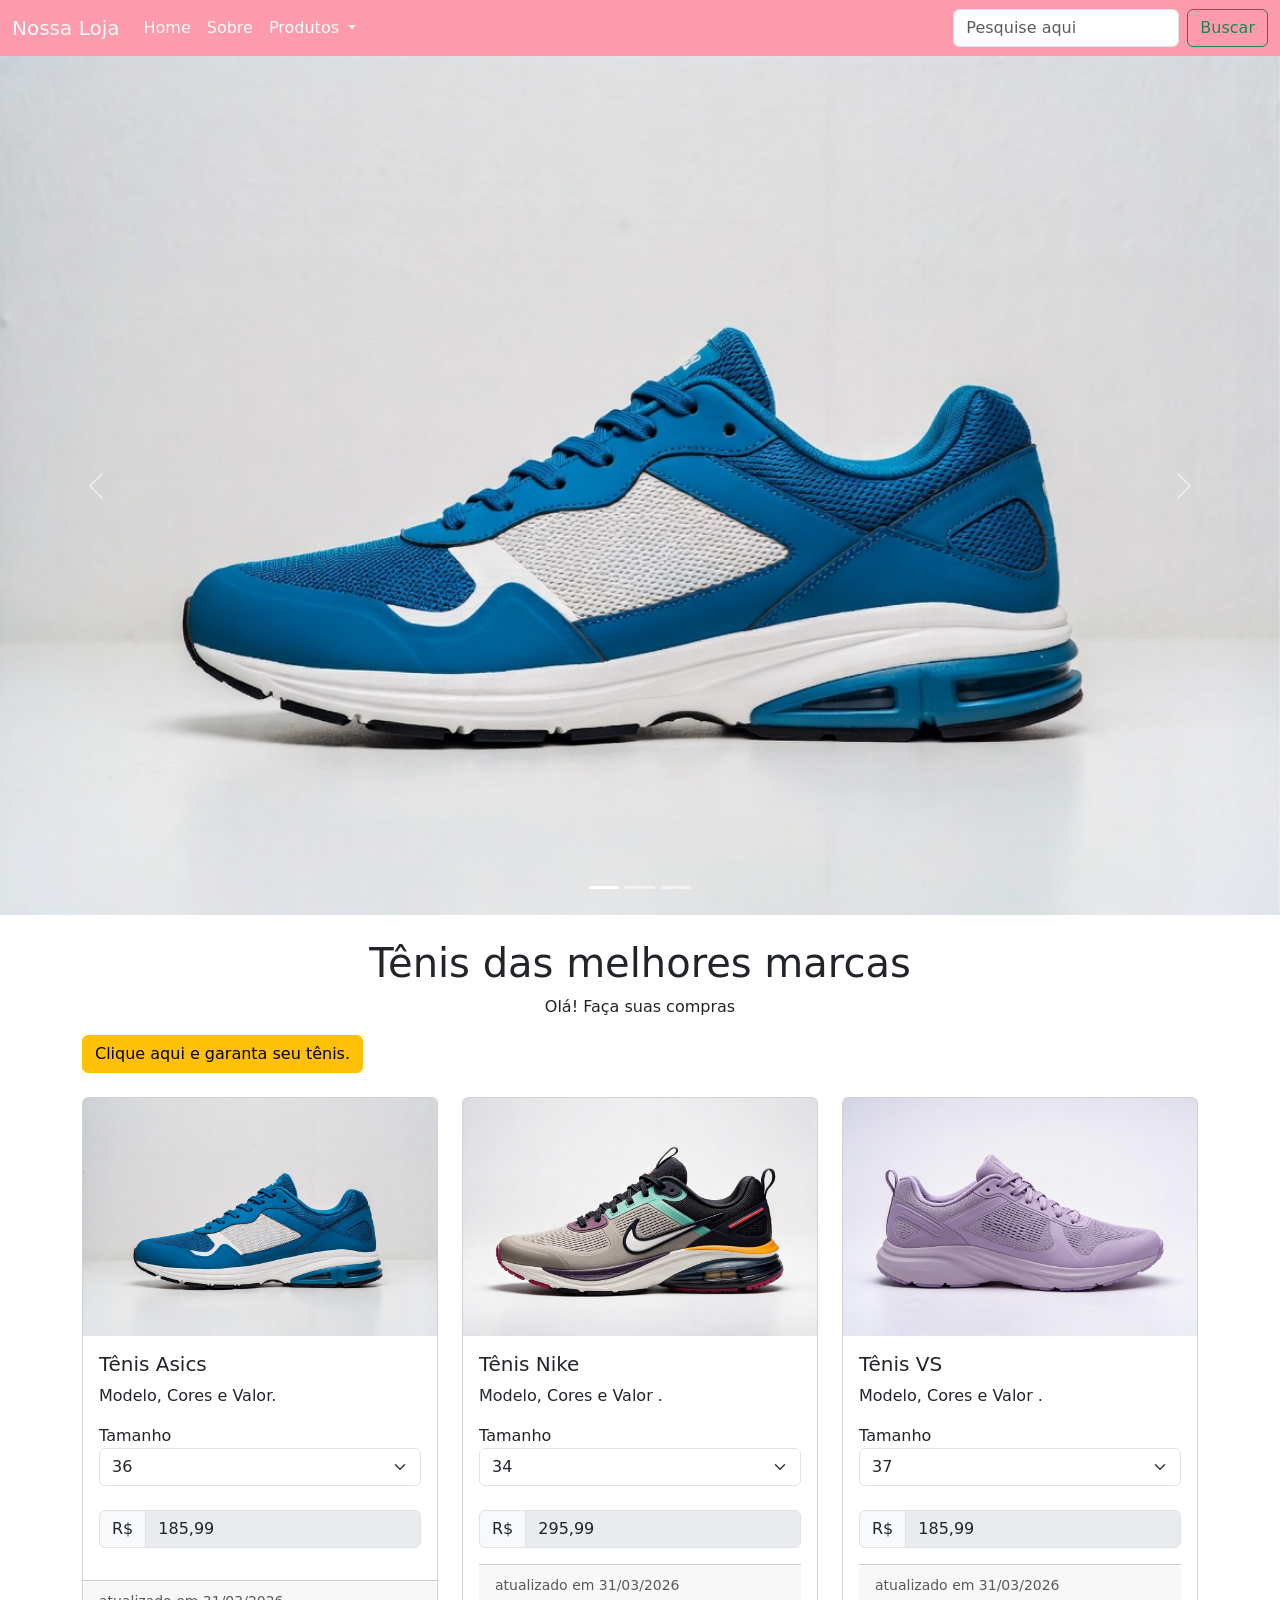
==== index.html @ 5c6e5376 "adicionando arquivos" ====
<!DOCTYPE html>
<html lang="pt-br">

<head>
    <meta charset="UTF-8">
    <meta name="viewport" content="width=device-width, initial-scale=1.0">
    <title>Monica Moro</title>
    <link href="https://cdn.jsdelivr.net/npm/bootstrap@5.3.8/dist/css/bootstrap.min.css" rel="stylesheet"
        integrity="sha384-sRIl4kxILFvY47J16cr9ZwB07vP4J8+LH7qKQnuqkuIAvNWLzeN8tE5YBujZqJLB" crossorigin="anonymous">
</head>

<body>
    <nav class="navbar navbar-expand-lg text-light" style="background-color: rgb(253, 155, 172);">
        <div class="container-fluid">
            <a class="navbar-brand text-light" href="#">Nossa Loja</a>
            <button class="navbar-toggler" type="button" data-bs-toggle="collapse"
                data-bs-target="#navbarSupportedContent" aria-controls="navbarSupportedContent" aria-expanded="false"
                aria-label="Toggle navigation">
                <span class="navbar-toggler-icon"></span>
            </button>
            <div class="collapse navbar-collapse" id="navbarSupportedContent">
                <ul class="navbar-nav me-auto mb-2 mb-lg-0">
                    <li class="nav-item">
                        <a class="nav-link active text-light
          " aria-current="page" href="#">Home</a>
                    </li>
                    <li class="nav-item">
                        <a class="nav-link text-light" href="#">Sobre</a>
                    </li>
                    <li class="nav-item dropdown">
                        <a class="nav-link dropdown-toggle text-light" href="#" role="button" data-bs-toggle="dropdown"
                            aria-expanded="false">
                            Produtos
                        </a>
                        <ul class="dropdown-menu">
                            <li><a class="dropdown-item" href="#">Caminhada</a></li>
                            <li><a class="dropdown-item" href="#">Esportivo</a></li>
                            <li><a class="dropdown-item" href="#">Casual</a></li>
                            <li><a class="dropdown-item" href="#"> Corrida</a></li>
                            <li>
                                <hr class="dropdown-divider">
                            </li>
                            <li><a class="dropdown-item" href="#">Saiba mais</a></li>
                        </ul>
                    </li>
                </ul>
                <form class="d-flex" role="search">
                    <input class="form-control me-2" type="search" placeholder="Pesquise aqui" aria-label="Search" />
                    <button class="btn btn-outline-success" type="submit">Buscar</button>
                </form>
            </div>
        </div>
    </nav>

    <div id="carouselExampleIndicators" class="carousel slide">
        <div class="carousel-indicators">
            <button type="button" data-bs-target="#carouselExampleIndicators" data-bs-slide-to="0" class="active"
                aria-current="true" aria-label="Slide 1"></button>
            <button type="button" data-bs-target="#carouselExampleIndicators" data-bs-slide-to="1"
                aria-label="Slide 2"></button>
            <button type="button" data-bs-target="#carouselExampleIndicators" data-bs-slide-to="2"
                aria-label="Slide 3"></button>
        </div>
        <div class="carousel-inner">
            <div class="carousel-item active">
                <img src="/imagens/imagem 1.jpg" class="d-block w-100" alt="...">
            </div>
            <div class="carousel-item">
                <img src="/imagens/imagem2.jpg" class="d-block w-100" alt="...">
            </div>
            <div class="carousel-item">
                <img src="/imagens/imagem 3.jpg" class="d-block w-100" alt="...">
            </div>
        </div>
        <button class="carousel-control-prev" type="button" data-bs-target="#carouselExampleIndicators"
            data-bs-slide="prev">
            <span class="carousel-control-prev-icon" aria-hidden="true"></span>
            <span class="visually-hidden">Previous</span>
        </button>
        <button class="carousel-control-next" type="button" data-bs-target="#carouselExampleIndicators"
            data-bs-slide="next">
            <span class="carousel-control-next-icon" aria-hidden="true"></span>
            <span class="visually-hidden">Next</span>
        </button>
    </div>
    <br>
    <div class="container">
        <h1 class="text-center"> Tênis das melhores marcas</h1>
        <p class="text-center">Olá! Faça suas compras</p>
        <a href="https://www.netshoes.com.br/busca/tenis-feminino" class="btn btn-warning" target="_blank"> Clique aqui
            e garanta seu tênis.</a>

        <br>
        <br>
        <div class="row row-cols-1 row-cols-md-3 g-4">
            <div class="col">
                <div class="card h-100">
                    <img src="/imagens/imagem 1.jpg" class="card-img-top" alt="...">
                    <div class="card-body">
                        <h5 class="card-title">Tênis Asics</h5>
                        <p class="card-text"> Modelo, Cores e Valor.</p>
                        <label for="" class="card-text">Tamanho</label>
                        <select class="form-select">
                            <option value="">36</option>
                            <option value="">37</option>
                            <option value="">38</option>
                            <option value="">39</option>
                            <option value="">40</option>
                        </select>
                        <br>
                        <div class="input-group mb-3">
                            <span class="input-group-text">R$</span>
                            <input type="text" class="form-control" value="185,99" disabled>
                        </div>
                    </div>
                    <div class="card-footer">
                        <small class="text-body-secondary">atualizado em 31/03/2026</small>
                    </div>
                </div>
            </div>
            <div class="col">
                <div class="card h-100">
                    <img src="/imagens/imagem 3.jpg" class="card-img-top" alt="...">

                    <div class="card-body">
                        <h5 class="card-title">Tênis Nike</h5>
                        <p class="card-text"> Modelo, Cores e Valor .</p>
                        <label for="" class="card-text">Tamanho</label>
                        <select class="form-select">
                            <option value="">34</option>
                            <option value="">35</option>
                            <option value="">36</option>
                            <option value="">37</option>
                            <option value="">38</option>
                        </select>
                        <br>
                        <div class="input-group mb-3">
                            <span class="input-group-text">R$</span>
                            <input type="text" class="form-control" value="295,99" disabled>
                        </div>
                        <div class="card-footer">
                            <small class="text-body-secondary">atualizado em 31/03/2026</small>
                        </div>
                    </div>
                </div>
            </div>
            <div class="col">
                <div class="card h-100">
                    <img src="/imagens/imagem2.jpg" class="card-img-top" alt="...">
                    <div class="card-body">
                        <h5 class="card-title">Tênis VS</h5>
                        <p class="card-text">Modelo, Cores e Valor .</p>
                        <label for="" class="card-text">Tamanho</label>
                        <select class="form-select">
                            <option value="">37</option>
                            <option value="">38</option>
                            <option value="">39</option>
                            <option value="">40</option>
                            <option value="">41</option>
                        </select>
                        <br>
                        <div class="input-group mb-3">
                            <span class="input-group-text">R$</span>
                            <input type="text" class="form-control" value="185,99" disabled>
                        </div>
                        <div class="card-footer">
                            <small class="text-body-secondary">atualizado em 31/03/2026</small>
                        </div>
                    </div>
                </div>
            </div>
        </div>

</body>
<script src="https://cdn.jsdelivr.net/npm/bootstrap@5.3.8/dist/js/bootstrap.bundle.min.js"
    integrity="sha384-FKyoEForCGlyvwx9Hj09JcYn3nv7wiPVlz7YYwJrWVcXK/BmnVDxM+D2scQbITxI"
    crossorigin="anonymous"></script>

</html>
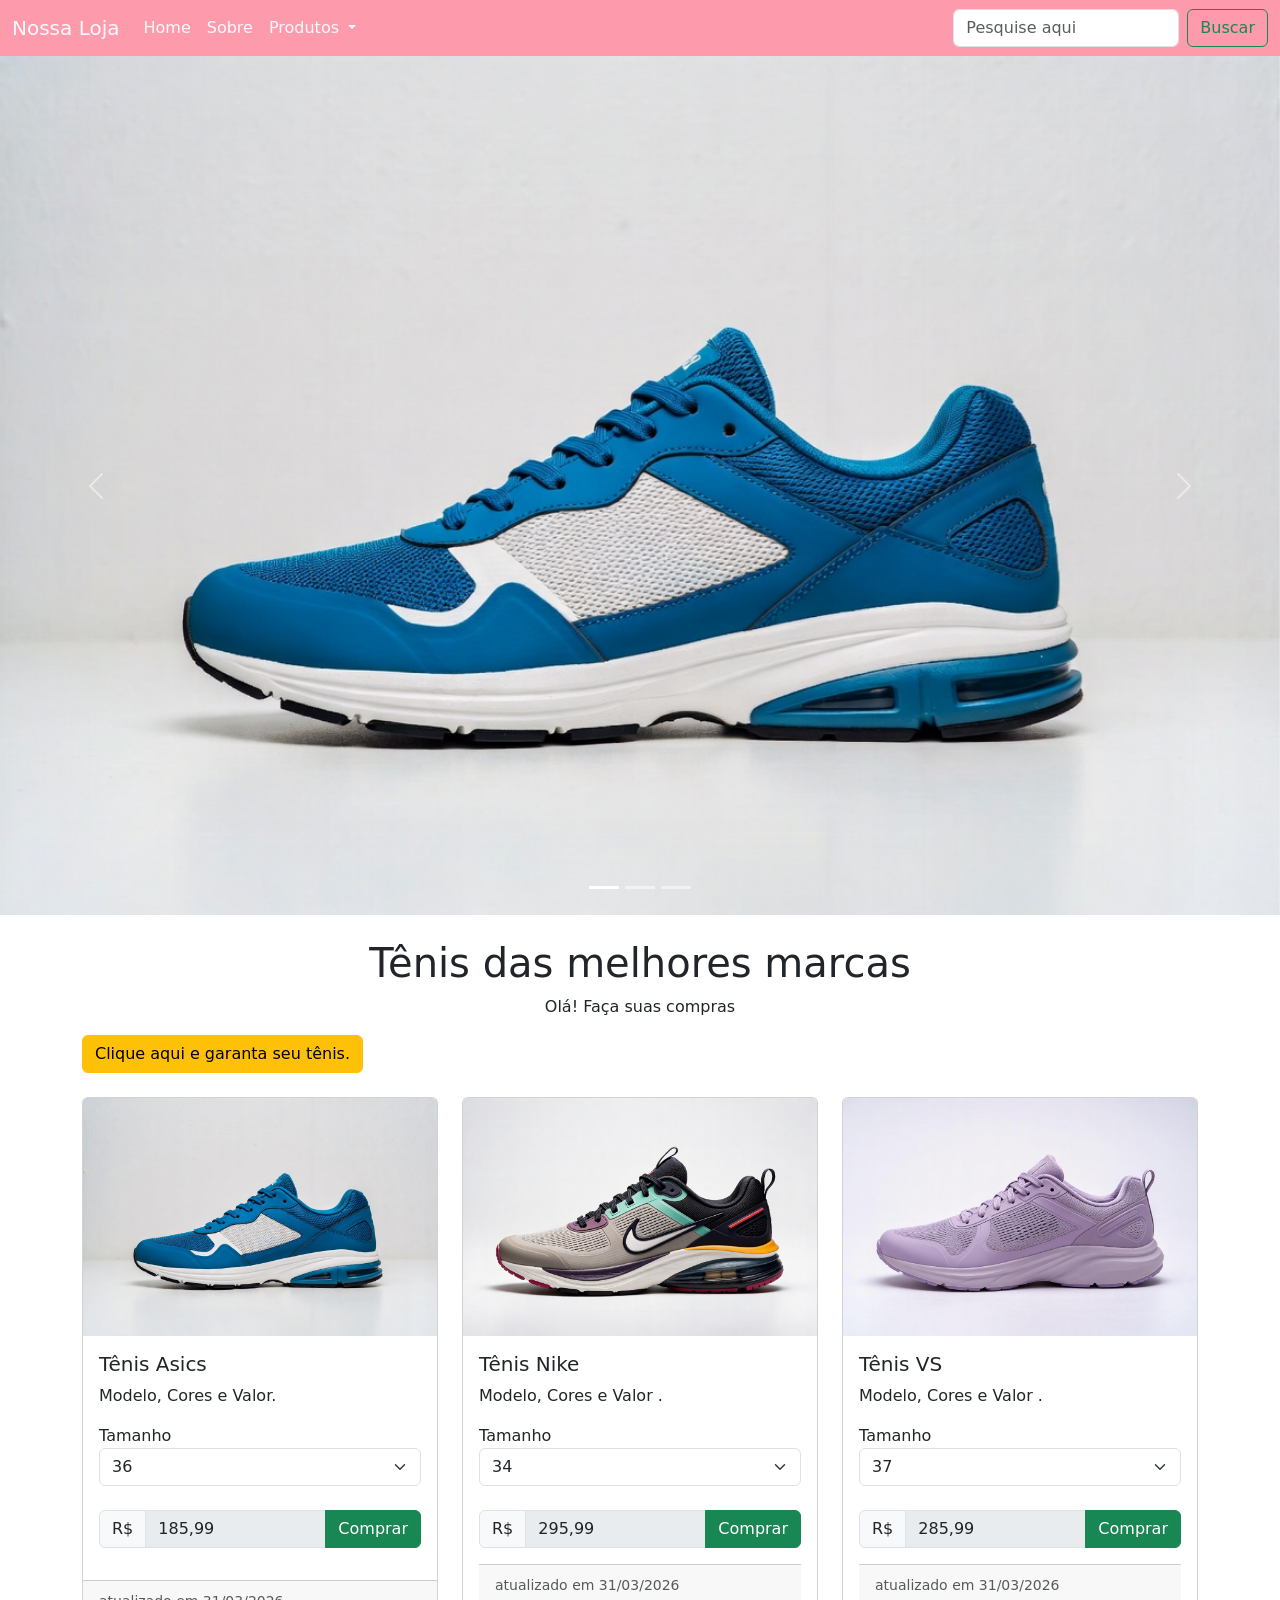
==== commit cd348323: "Criando arquivo de tênis com lupa" ====
--- a/index.html
+++ b/index.html
@@ -7,6 +7,7 @@
     <title>Monica Moro</title>
     <link href="https://cdn.jsdelivr.net/npm/bootstrap@5.3.8/dist/css/bootstrap.min.css" rel="stylesheet"
         integrity="sha384-sRIl4kxILFvY47J16cr9ZwB07vP4J8+LH7qKQnuqkuIAvNWLzeN8tE5YBujZqJLB" crossorigin="anonymous">
+        <link rel="stylesheet" href="style.css">
 </head>
 
 <body>
@@ -66,7 +67,7 @@
                 <img src="/imagens/imagem 1.jpg" class="d-block w-100" alt="...">
             </div>
             <div class="carousel-item">
-                <img src="/imagens/imagem2.jpg" class="d-block w-100" alt="...">
+                <img src="/imagens/imagem2 (1) (1).jpg" class="d-block w-100" alt="...">
             </div>
             <div class="carousel-item">
                 <img src="/imagens/imagem 3.jpg" class="d-block w-100" alt="...">
@@ -111,6 +112,7 @@
                         <div class="input-group mb-3">
                             <span class="input-group-text">R$</span>
                             <input type="text" class="form-control" value="185,99" disabled>
+                            <a href="tenis1.html" class="btn btn-success">Comprar</a>
                         </div>
                     </div>
                     <div class="card-footer">
@@ -137,6 +139,7 @@
                         <div class="input-group mb-3">
                             <span class="input-group-text">R$</span>
                             <input type="text" class="form-control" value="295,99" disabled>
+                            <a href="tenis3.html" class="btn btn-success">Comprar</a>
                         </div>
                         <div class="card-footer">
                             <small class="text-body-secondary">atualizado em 31/03/2026</small>
@@ -146,7 +149,7 @@
             </div>
             <div class="col">
                 <div class="card h-100">
-                    <img src="/imagens/imagem2.jpg" class="card-img-top" alt="...">
+                    <img src="/imagens/imagem2 (1) (1).jpg" class="card-img-top" alt="...">
                     <div class="card-body">
                         <h5 class="card-title">Tênis VS</h5>
                         <p class="card-text">Modelo, Cores e Valor .</p>
@@ -161,7 +164,8 @@
                         <br>
                         <div class="input-group mb-3">
                             <span class="input-group-text">R$</span>
-                            <input type="text" class="form-control" value="185,99" disabled>
+                            <input type="text" class="form-control" value="285,99" disabled>
+                            <a href="tenis2.html" class="btn btn-success">Comprar</a>
                         </div>
                         <div class="card-footer">
                             <small class="text-body-secondary">atualizado em 31/03/2026</small>
--- a/style.css
+++ b/style.css
@@ -0,0 +1,43 @@
+.magnifier-container {
+    position: relative;
+    cursor: crosshair;
+    overflow: hidden;
+}
+
+.lupa {
+    position: absolute;
+    width: 140px;
+    height: 140px;
+    border: 2px solid rgba(255, 255, 255, 0.95);
+    outline: 1px solid rgba(0, 0, 0, 0.08);
+    border-radius: 50%;
+    pointer-events: none;
+    background-repeat: no-repeat;
+    box-shadow:
+        0 16px 28px rgba(0, 0, 0, 0.25),
+        inset 0 0 0 10px rgba(255, 255, 255, 0.22),
+        inset 0 10px 24px rgba(255, 255, 255, 0.32);
+    opacity: 0;
+    visibility: hidden;
+    transform: scale(0.9);
+    transition: opacity 0.18s ease, transform 0.2s ease, visibility 0.2s ease;
+    z-index: 10;
+}
+
+.lupa::after {
+    content: "";
+    position: absolute;
+    top: 14px;
+    left: 22px;
+    width: 44px;
+    height: 20px;
+    border-radius: 999px;
+    background: linear-gradient(to right, rgba(255, 255, 255, 0.78),rgba(255, 255, 255, 0));
+    transform: rotate(-22deg);
+}
+
+.lupa.ativa {
+    opacity: 1;
+    visibility: visible;
+    transform: scale(1);
+}
